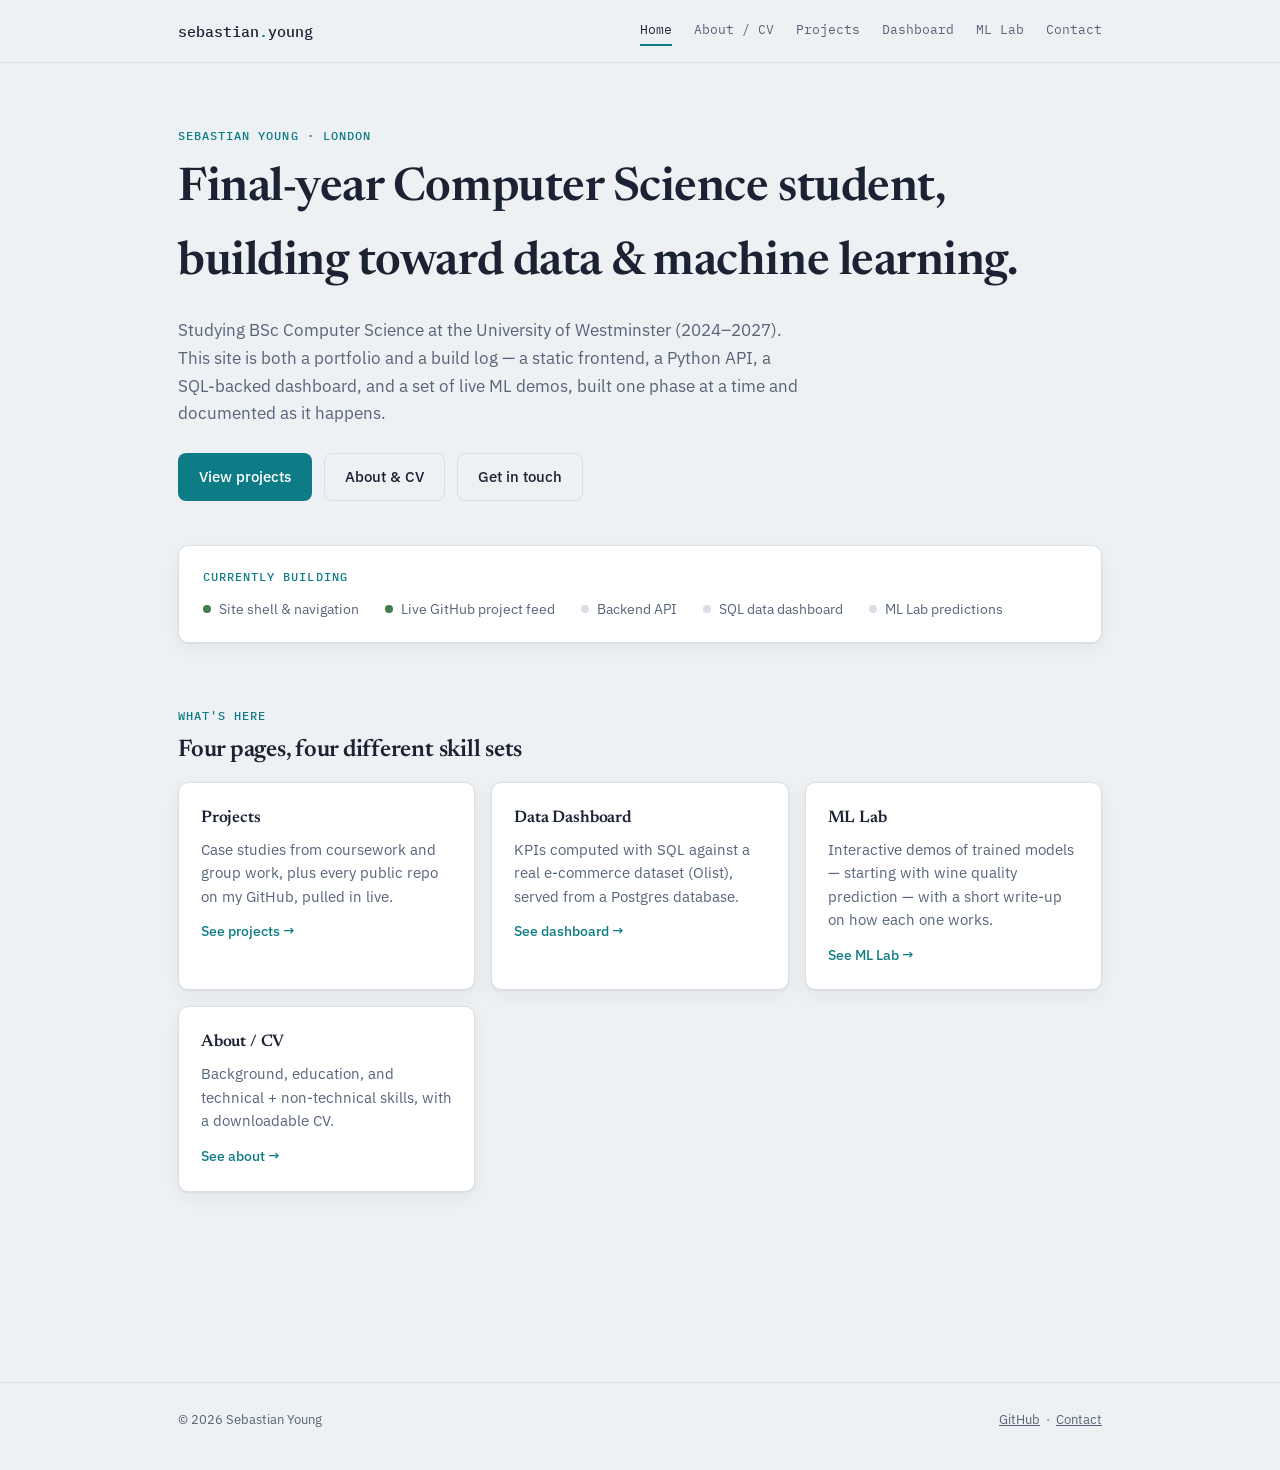
==== docs/index.html @ ff0f16fc "Initial site shell + GitHub project feed" ====
<!DOCTYPE html>
<html lang="en">
<head>
<meta charset="UTF-8">
<meta name="viewport" content="width=device-width, initial-scale=1.0">
<title>Sebastian Young — Data &amp; ML Portfolio</title>
<meta name="description" content="Sebastian Young — final-year Computer Science student building a portfolio of data, SQL, and machine learning projects.">
<link rel="stylesheet" href="css/style.css">
</head>
<body>

<header class="site-nav">
  <div class="wrap">
    <a class="brand" href="index.html">sebastian<span>.</span>young</a>
    <nav class="links">
      <a href="index.html" aria-current="page">Home</a>
      <a href="about.html">About / CV</a>
      <a href="projects.html">Projects</a>
      <a href="dashboard.html">Dashboard</a>
      <a href="ml-lab.html">ML Lab</a>
      <a href="contact.html">Contact</a>
    </nav>
  </div>
</header>

<main>
  <div class="wrap">
    <section class="hero">
      <span class="eyebrow">Sebastian Young · London</span>
      <h1>Final-year Computer Science student, building toward data &amp; machine learning.</h1>
      <p class="dek">Studying BSc Computer Science at the University of Westminster (2024–2027). This site is both a portfolio and a build log — a static frontend, a Python API, a SQL-backed dashboard, and a set of live ML demos, built one phase at a time and documented as it happens.</p>
      <div class="cta-row">
        <a class="btn btn-primary" href="projects.html">View projects</a>
        <a class="btn btn-secondary" href="about.html">About &amp; CV</a>
        <a class="btn btn-secondary" href="contact.html">Get in touch</a>
      </div>

      <div class="status-strip">
        <span class="eyebrow" style="margin-bottom:0;">Currently building</span>
        <div class="status-row">
          <span class="status-item"><span class="dot live"></span>Site shell &amp; navigation</span>
          <span class="status-item"><span class="dot live"></span>Live GitHub project feed</span>
          <span class="status-item"><span class="dot planned"></span>Backend API</span>
          <span class="status-item"><span class="dot planned"></span>SQL data dashboard</span>
          <span class="status-item"><span class="dot planned"></span>ML Lab predictions</span>
        </div>
      </div>
    </section>

    <section>
      <span class="eyebrow">What's here</span>
      <h2>Four pages, four different skill sets</h2>
      <div class="grid">
        <div class="card">
          <h3>Projects</h3>
          <p>Case studies from coursework and group work, plus every public repo on my GitHub, pulled in live.</p>
          <a class="card-link" href="projects.html">See projects →</a>
        </div>
        <div class="card">
          <h3>Data Dashboard</h3>
          <p>KPIs computed with SQL against a real e-commerce dataset (Olist), served from a Postgres database.</p>
          <a class="card-link" href="dashboard.html">See dashboard →</a>
        </div>
        <div class="card">
          <h3>ML Lab</h3>
          <p>Interactive demos of trained models — starting with wine quality prediction — with a short write-up on how each one works.</p>
          <a class="card-link" href="ml-lab.html">See ML Lab →</a>
        </div>
        <div class="card">
          <h3>About / CV</h3>
          <p>Background, education, and technical + non-technical skills, with a downloadable CV.</p>
          <a class="card-link" href="about.html">See about →</a>
        </div>
      </div>
    </section>
  </div>
</main>

<footer class="site-footer">
  <div class="wrap">
    <span>© 2026 Sebastian Young</span>
    <span>
      <a href="https://github.com/SyoungCode" target="_blank" rel="noopener">GitHub</a>
      &nbsp;·&nbsp;
      <a href="contact.html">Contact</a>
    </span>
  </div>
</footer>

</body>
</html>
---- docs/css/style.css ----
/* ==========================================================================
   Sebastian Young — portfolio site
   Shared design system: color tokens, type, layout, components.
   ========================================================================== */

@import url('https://fonts.googleapis.com/css2?family=Newsreader:ital,opsz,wght@0,6..72,400;0,6..72,500;0,6..72,600;1,6..72,500&family=IBM+Plex+Sans:wght@400;500;600&family=IBM+Plex+Mono:wght@400;500&display=swap');

:root {
  --bg: #eef1f3;
  --surface: #ffffff;
  --surface-2: #e4e9ed;
  --text: #1a2233;
  --text-muted: #57647a;
  --border: #d7dee5;
  --accent: #0e7c86;
  --accent-ink: #ffffff;
  --accent-wash: #dcf0ee;
  --good: #3f7d4f;
  --warn: #a2661c;
  --shadow: 0 1px 2px rgba(20, 30, 45, 0.06), 0 6px 20px rgba(20, 30, 45, 0.05);
}

@media (prefers-color-scheme: dark) {
  :root {
    --bg: #10161d;
    --surface: #171f29;
    --surface-2: #1e2732;
    --text: #e7ecf1;
    --text-muted: #93a1b4;
    --border: #2a3644;
    --accent: #3fc2cd;
    --accent-ink: #06181a;
    --accent-wash: #17323330;
    --good: #6fbf83;
    --warn: #e0a94d;
    --shadow: 0 1px 2px rgba(0, 0, 0, 0.3), 0 10px 30px rgba(0, 0, 0, 0.35);
  }
}

* { box-sizing: border-box; }

html { scroll-behavior: smooth; }

body {
  margin: 0;
  background: var(--bg);
  color: var(--text);
  font-family: 'IBM Plex Sans', system-ui, sans-serif;
  line-height: 1.6;
  -webkit-font-smoothing: antialiased;
}

h1, h2, h3 {
  font-family: 'Newsreader', Georgia, serif;
  font-weight: 600;
  text-wrap: balance;
  color: var(--text);
  letter-spacing: -0.01em;
  margin: 0 0 12px;
}

p { margin: 0 0 16px; max-width: 68ch; }

a { color: var(--accent); }

code, .mono {
  font-family: 'IBM Plex Mono', monospace;
}

.eyebrow {
  font-family: 'IBM Plex Mono', monospace;
  font-size: 0.72rem;
  letter-spacing: 0.09em;
  text-transform: uppercase;
  color: var(--accent);
  font-weight: 500;
  display: block;
  margin-bottom: 6px;
}

/* ---------- layout ---------- */

.wrap {
  max-width: 980px;
  margin: 0 auto;
  padding: 0 28px;
}

main { padding-bottom: 100px; }

section { padding-top: 56px; }

/* ---------- nav ---------- */

header.site-nav {
  position: sticky;
  top: 0;
  z-index: 10;
  background: color-mix(in srgb, var(--bg) 88%, transparent);
  backdrop-filter: blur(8px);
  border-bottom: 1px solid var(--border);
}

header.site-nav .wrap {
  display: flex;
  align-items: center;
  justify-content: space-between;
  padding-top: 16px;
  padding-bottom: 16px;
}

.brand {
  font-family: 'IBM Plex Mono', monospace;
  font-weight: 500;
  font-size: 0.95rem;
  color: var(--text);
  text-decoration: none;
}

.brand span { color: var(--accent); }

nav.links {
  display: flex;
  flex-wrap: wrap;
  gap: 4px 22px;
}

nav.links a {
  font-family: 'IBM Plex Mono', monospace;
  font-size: 0.8rem;
  color: var(--text-muted);
  text-decoration: none;
  padding: 4px 0;
  border-bottom: 2px solid transparent;
}

nav.links a:hover { color: var(--text); }

nav.links a[aria-current="page"] {
  color: var(--text);
  border-bottom-color: var(--accent);
}

/* ---------- hero ---------- */

.hero {
  padding: 64px 0 8px;
}

.hero h1 {
  font-size: clamp(2rem, 4.2vw, 2.9rem);
  margin-bottom: 16px;
}

.hero p.dek {
  color: var(--text-muted);
  font-size: 1.08rem;
  max-width: 62ch;
}

.cta-row {
  display: flex;
  flex-wrap: wrap;
  gap: 12px;
  margin: 26px 0 6px;
}

.btn {
  display: inline-flex;
  align-items: center;
  gap: 8px;
  font-family: 'IBM Plex Sans', sans-serif;
  font-weight: 500;
  font-size: 0.92rem;
  padding: 11px 20px;
  border-radius: 8px;
  text-decoration: none;
  border: 1px solid transparent;
  cursor: pointer;
}

.btn-primary {
  background: var(--accent);
  color: var(--accent-ink);
}

.btn-secondary {
  background: transparent;
  color: var(--text);
  border-color: var(--border);
}

.btn-secondary:hover { border-color: var(--accent); color: var(--accent); }

/* ---------- status strip ---------- */

.status-strip {
  margin-top: 44px;
  padding: 22px 24px;
  background: var(--surface);
  border: 1px solid var(--border);
  border-radius: 10px;
  box-shadow: var(--shadow);
}

.status-row {
  display: flex;
  flex-wrap: wrap;
  gap: 10px 26px;
  margin-top: 12px;
}

.status-item {
  display: flex;
  align-items: center;
  gap: 8px;
  font-size: 0.86rem;
  color: var(--text-muted);
}

.dot {
  width: 8px;
  height: 8px;
  border-radius: 50%;
  flex: none;
}

.dot.live { background: var(--good); }
.dot.progress { background: var(--warn); }
.dot.planned { background: var(--border); }

/* ---------- cards / grids ---------- */

.card {
  background: var(--surface);
  border: 1px solid var(--border);
  border-radius: 10px;
  box-shadow: var(--shadow);
  padding: 22px 22px;
}

.grid {
  display: grid;
  grid-template-columns: repeat(auto-fit, minmax(260px, 1fr));
  gap: 16px;
  margin-top: 8px;
}

.card h3 {
  font-size: 1.05rem;
  margin-bottom: 6px;
}

.card p {
  font-size: 0.92rem;
  color: var(--text-muted);
  margin-bottom: 10px;
}

.tags {
  display: flex;
  flex-wrap: wrap;
  gap: 6px;
  margin-top: 6px;
}

.pill {
  font-family: 'IBM Plex Mono', monospace;
  font-size: 0.7rem;
  background: var(--accent-wash);
  color: var(--accent);
  padding: 2px 8px;
  border-radius: 5px;
  font-weight: 500;
}

.card-link {
  font-size: 0.85rem;
  font-weight: 500;
  text-decoration: none;
}

/* ---------- skills / lists ---------- */

.skill-cols {
  display: grid;
  grid-template-columns: repeat(auto-fit, minmax(260px, 1fr));
  gap: 24px;
  margin: 8px 0 28px;
}

.skill-cols h3 {
  font-size: 0.95rem;
}

.skill-cols ul {
  list-style: none;
  padding: 0;
  margin: 0;
  display: flex;
  flex-wrap: wrap;
  gap: 8px;
}

.skill-cols li {
  font-family: 'IBM Plex Mono', monospace;
  font-size: 0.78rem;
  background: var(--surface-2);
  padding: 5px 10px;
  border-radius: 6px;
  color: var(--text);
}

.timeline {
  border-left: 2px solid var(--border);
  margin: 8px 0 28px;
  padding-left: 22px;
}

.timeline .entry { margin-bottom: 22px; position: relative; }
.timeline .entry:last-child { margin-bottom: 0; }

.timeline .entry::before {
  content: "";
  position: absolute;
  left: -27px;
  top: 6px;
  width: 10px;
  height: 10px;
  border-radius: 50%;
  background: var(--accent);
}

.timeline .meta {
  font-family: 'IBM Plex Mono', monospace;
  font-size: 0.76rem;
  color: var(--text-muted);
}

.timeline h3 { font-size: 1rem; margin-bottom: 3px; }
.timeline p { font-size: 0.9rem; margin-bottom: 0; color: var(--text-muted); }

/* ---------- placeholder / coming-soon pages ---------- */

.placeholder-panel {
  margin-top: 20px;
  padding: 44px 32px;
  text-align: center;
  background: var(--surface);
  border: 1px dashed var(--border);
  border-radius: 12px;
}

.placeholder-panel h2 { margin-bottom: 10px; }

.placeholder-panel p {
  color: var(--text-muted);
  margin: 0 auto 6px;
}

.placeholder-panel .pill { margin-top: 14px; }

/* ---------- empty state (JS-driven) ---------- */

.empty-state {
  grid-column: 1 / -1;
  padding: 30px;
  text-align: center;
  color: var(--text-muted);
  font-size: 0.9rem;
  border: 1px dashed var(--border);
  border-radius: 10px;
}

/* ---------- footer ---------- */

footer.site-footer {
  margin-top: 90px;
  border-top: 1px solid var(--border);
  padding: 26px 0 40px;
}

footer.site-footer .wrap {
  display: flex;
  flex-wrap: wrap;
  justify-content: space-between;
  gap: 10px;
  font-size: 0.82rem;
  color: var(--text-muted);
}

footer.site-footer a { color: var(--text-muted); }
footer.site-footer a:hover { color: var(--accent); }

@media (prefers-reduced-motion: reduce) {
  html { scroll-behavior: auto; }
}
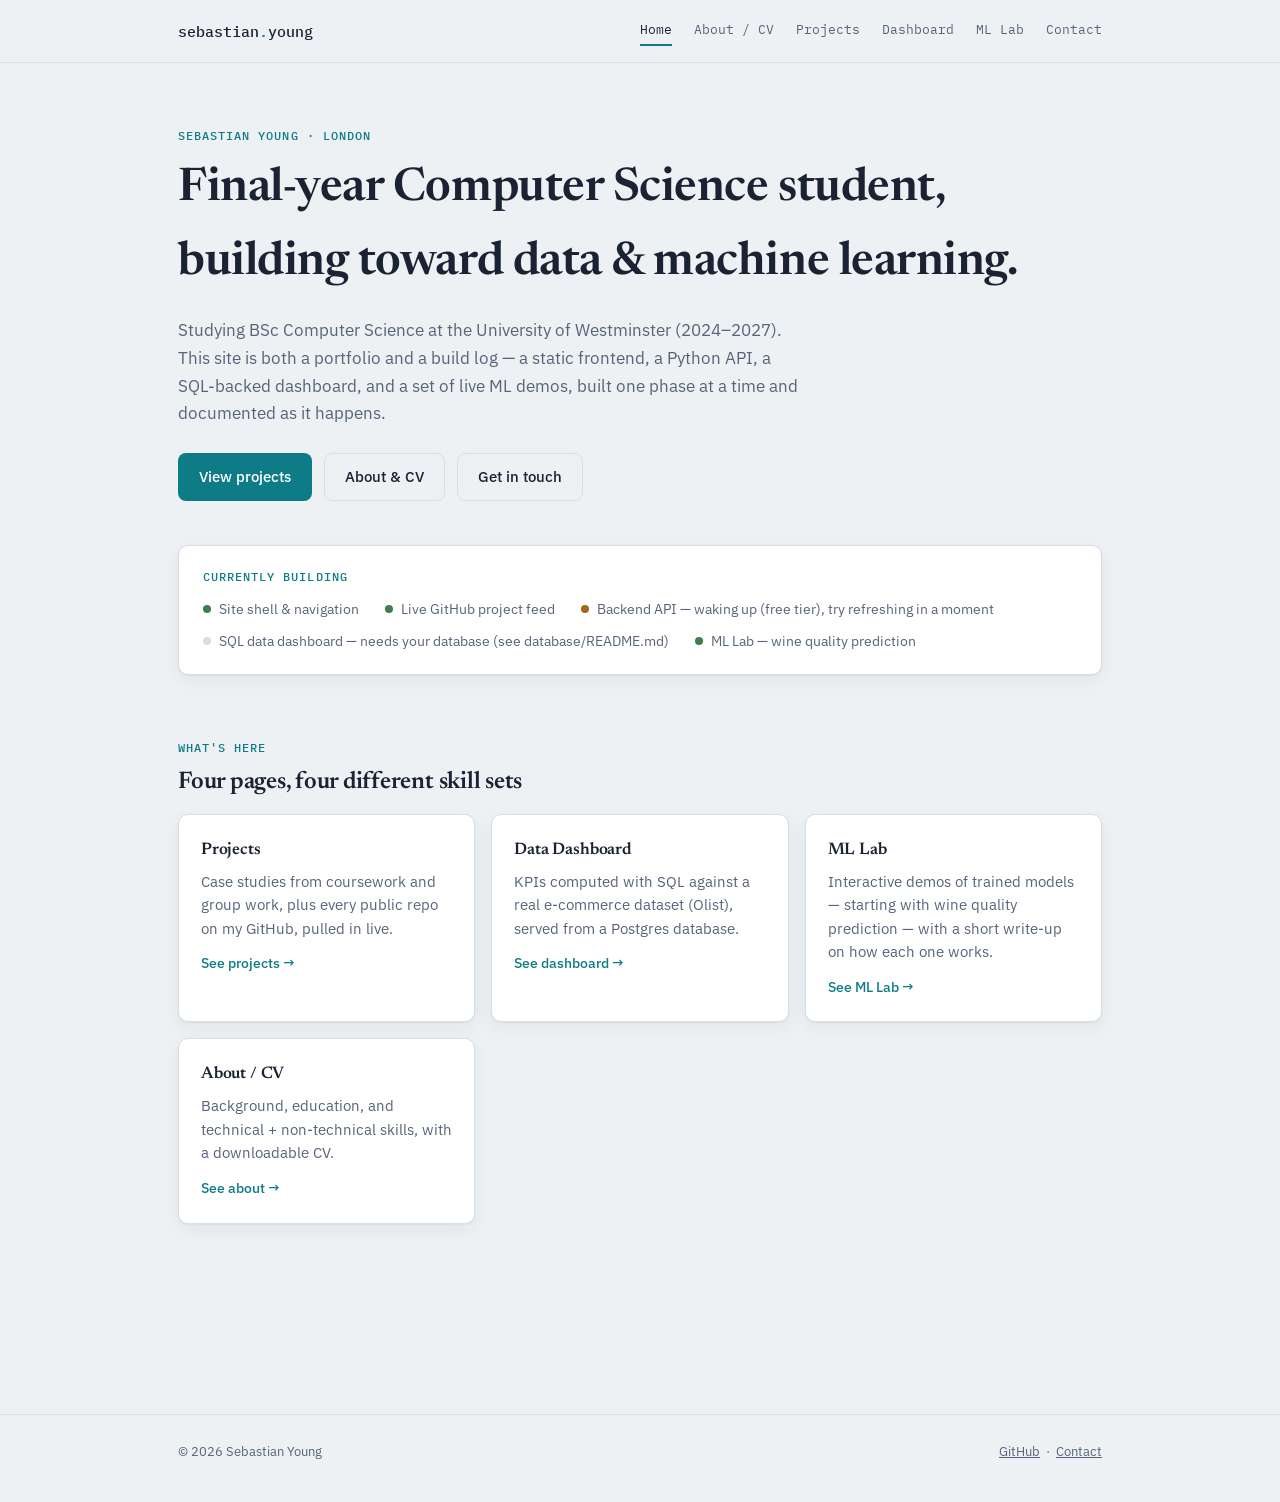
==== commit 8696222e: "Add Olist database, dashboard, and wine quality ML predictor" ====
--- a/docs/index.html
+++ b/docs/index.html
@@ -40,9 +40,9 @@
         <div class="status-row">
           <span class="status-item"><span class="dot live"></span>Site shell &amp; navigation</span>
           <span class="status-item"><span class="dot live"></span>Live GitHub project feed</span>
-          <span class="status-item"><span class="dot planned"></span>Backend API</span>
-          <span class="status-item"><span class="dot planned"></span>SQL data dashboard</span>
-          <span class="status-item"><span class="dot planned"></span>ML Lab predictions</span>
+          <span class="status-item"><span class="dot planned" id="backend-status-dot"></span><span id="backend-status-text">Backend API</span></span>
+          <span class="status-item"><span class="dot planned"></span>SQL data dashboard — needs your database (see database/README.md)</span>
+          <span class="status-item"><span class="dot live"></span>ML Lab — wine quality prediction</span>
         </div>
       </div>
     </section>
@@ -87,5 +87,7 @@
   </div>
 </footer>
 
+<script src="js/config.js"></script>
+<script src="js/api-status.js"></script>
 </body>
 </html>
--- a/docs/css/style.css
+++ b/docs/css/style.css
@@ -392,6 +392,86 @@
 footer.site-footer a { color: var(--text-muted); }
 footer.site-footer a:hover { color: var(--accent); }
 
+/* ---------- stat tiles (dashboard) ---------- */
+
+.stat-grid {
+  display: grid;
+  grid-template-columns: repeat(auto-fit, minmax(170px, 1fr));
+  gap: 16px;
+  margin-top: 8px;
+}
+
+.stat-tile {
+  background: var(--surface);
+  border: 1px solid var(--border);
+  border-radius: 10px;
+  box-shadow: var(--shadow);
+  padding: 20px 20px 18px;
+}
+
+.stat-tile .value {
+  font-family: 'IBM Plex Mono', monospace;
+  font-size: 1.7rem;
+  font-weight: 500;
+  font-variant-numeric: tabular-nums;
+  color: var(--text);
+  line-height: 1.2;
+}
+
+.stat-tile .label {
+  font-size: 0.8rem;
+  color: var(--text-muted);
+  margin-top: 6px;
+}
+
+/* ---------- predict form (ML Lab) ---------- */
+
+.predict-form {
+  display: grid;
+  grid-template-columns: repeat(auto-fit, minmax(150px, 1fr));
+  gap: 12px;
+  margin-top: 18px;
+}
+
+.predict-form label {
+  display: flex;
+  flex-direction: column;
+  gap: 5px;
+  font-family: 'IBM Plex Mono', monospace;
+  font-size: 0.72rem;
+  color: var(--text-muted);
+}
+
+.predict-form input {
+  font-family: 'IBM Plex Mono', monospace;
+  font-size: 0.86rem;
+  padding: 8px 10px;
+  border: 1px solid var(--border);
+  border-radius: 6px;
+  background: var(--surface);
+  color: var(--text);
+}
+
+.predict-form input:focus {
+  outline: none;
+  border-color: var(--accent);
+}
+
+.predict-result {
+  margin-top: 20px;
+  padding: 18px 20px;
+  border-radius: 10px;
+  background: var(--accent-wash);
+  color: var(--accent);
+  font-family: 'IBM Plex Mono', monospace;
+  font-size: 0.95rem;
+}
+
+.predict-result.error {
+  background: var(--surface-2);
+  color: var(--text-muted);
+}
+
 @media (prefers-reduced-motion: reduce) {
   html { scroll-behavior: auto; }
 }
